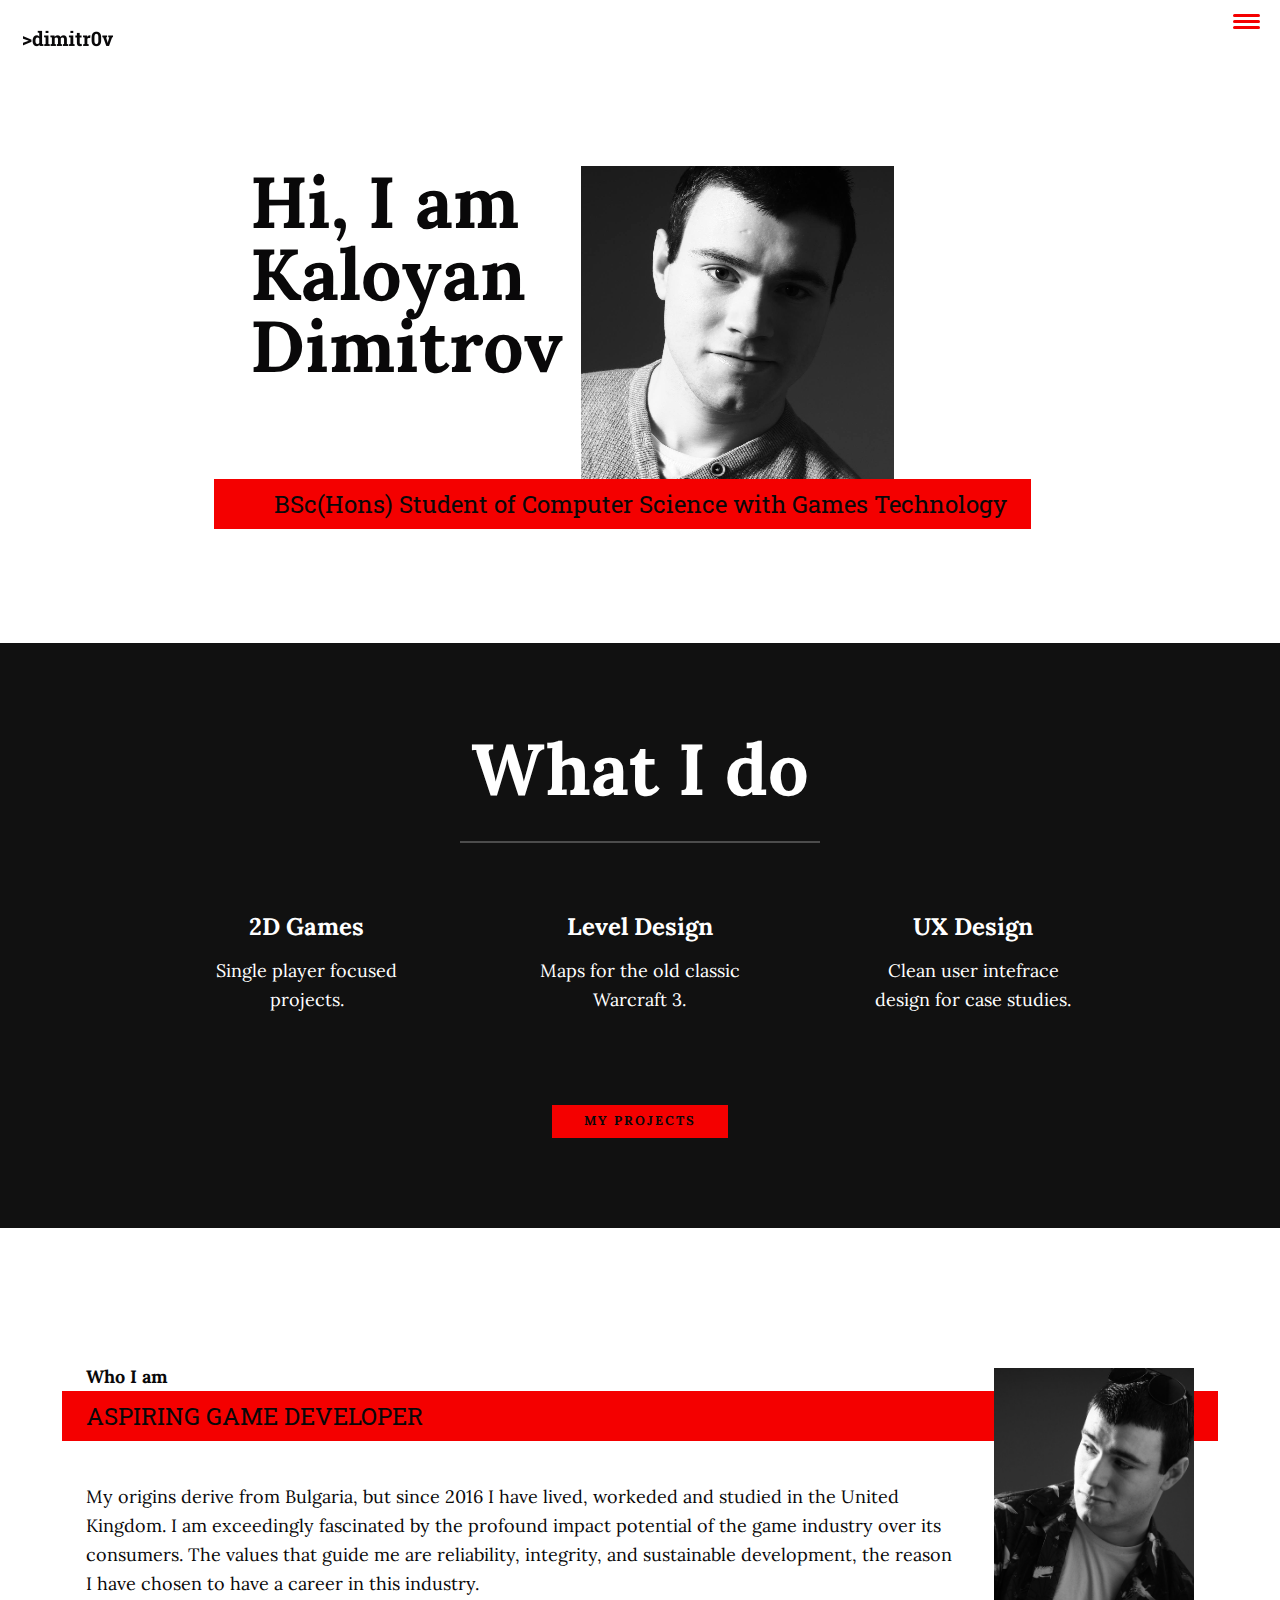
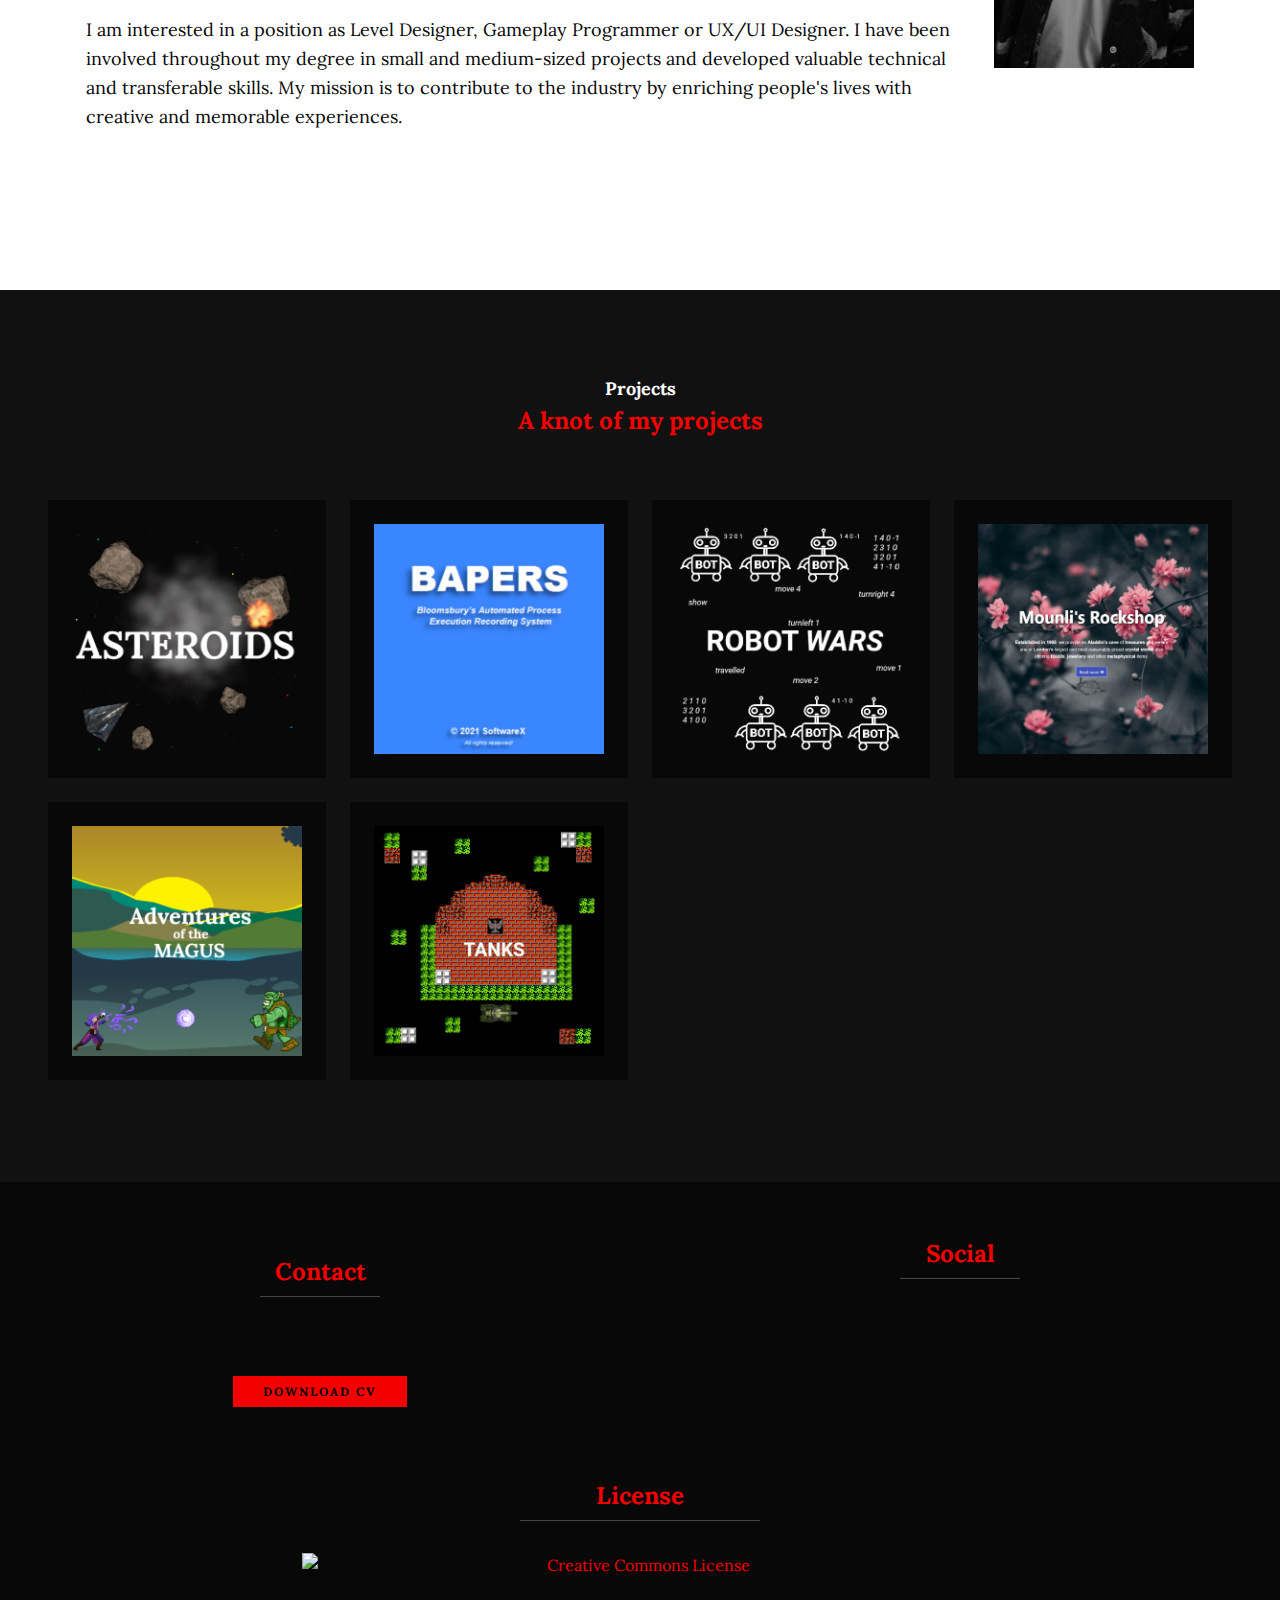
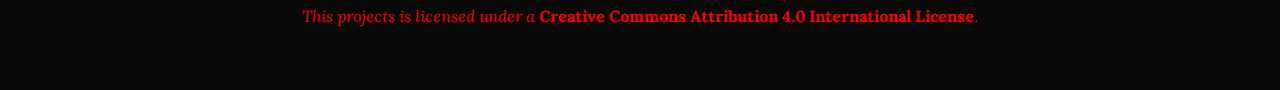
==== index.html @ 9b05a6f5 "Fixed Bugs" ====
<!DOCTYPE html>
<html lang="en">

<head>
    <meta charset="UTF-8">
    <meta name="viewport" content="width=device-width, initial-scale=1.0">
    <title>>dimitr0v</title>

    <link rel="stylesheet" href="https://cdnjs.cloudflare.com/ajax/libs/normalize/7.0.0/normalize.min.css">
    <link rel="stylesheet" href="https://use.fontawesome.com/releases/v5.15.2/css/all.css"
        integrity="sha384-vSIIfh2YWi9wW0r9iZe7RJPrKwp6bG+s9QZMoITbCckVJqGCCRhc+ccxNcdpHuYu" crossorigin="anonymous">

    <link href="https://fonts.googleapis.com/css?family=Lora:400,700|Roboto+Slab:400,700&display=swap" rel="stylesheet">

    <link rel="stylesheet" href="css/properties.css">
    <link rel="stylesheet" href="css/general.css">
    <link rel="stylesheet" href="css/buttons.css">
    <link rel="stylesheet" href="css/topography.css">
    <link rel="stylesheet" href="css/header.css">
    <link rel="stylesheet" href="css/intro.css">
    <link rel="stylesheet" href="css/services.css">
    <link rel="stylesheet" href="css/about-me.css">
    <link rel="stylesheet" href="css/portfolio.css">
    <link rel="stylesheet" href="css/footer.css">

</head>

<body>

    <header>
        <div class="logo">
            <img src="img/logo/logo.png" alt="">
        </div>
        <button class="nav-toggle" aria-label="toggle navigation">
            <span class="hamburger"></span>
        </button>
        <nav class="nav">
            <ul class="nav__list">
                <li class="nav__item"><a href="index.html" class="nav__link">Home</a></a></li>
                <li class="nav__item"><a href="index.html#about" class="nav__link">About</a></a></li>
                <li class="nav__item"><a href="index.html#projects" class="nav__link">Portfolio</a></a></li>
                <li class="nav__item"><a href="index.html#contact" class="nav__link">Contact</a></a></li>
            </ul>
        </nav>
    </header>

    <section class="intro" id="home">
        <h1 class="section__title section__title--intro">
            Hi, I am <strong>Kaloyan Dimitrov</strong>
        </h1>
        <p class="section__subtitle section__subtitle--intro">BSc(Hons) Student of Computer Science with Games
            Technology</p>
        <img src="img/me.png" alt="Pixelized" class="intro__img">
    </section>

    <section class="my-services" id="services">
        <h1 class="section__title section__title--services">What I do</h1>
        <div class="services">
            <div class="service">
                <h3>2D Games</h3>
                <p>Single player focused projects.</p>
            </div> <!-- /service-->
            <div class="service">
                <h3>Level Design</h3>
                <p>Maps for the old classic Warcraft 3.</p>
            </div> <!-- /service-->
            <div class="service">
                <h3>UX Design</h3>
                <p>Clean user intefrace design for case studies.</p>
            </div> <!-- /service-->
        </div><!-- /services-->
        <a href="#projects" class="btn">My projects</a>
    </section>

    <section class="about-me" id="about">
        <h2 class="section__title section_title--about">Who I am</h2>
        <p class="section__subtitle section__subtitle--about">ASPIRING GAME DEVELOPER</p>
        <div class="about-me__body">
            <p>My origins derive from Bulgaria, but since 2016 I have lived, workeded and
                studied in the United Kingdom. I am exceedingly fascinated by the profound
                impact potential of the game industry over its consumers. The values that guide
                me are reliability, integrity, and sustainable development, the
                reason I have chosen to have a career in this industry.</p>
            <p>I am interested in a position as Level Designer, Gameplay Programmer or
                UX/UI Designer. I have been involved throughout my degree in small and medium-sized
                projects and developed valuable technical and transferable skills. My mission is to
                contribute to the industry by enriching people's lives with creative and 
                memorable experiences.</p>
        </div>
        <img src="img/profile-me.png" alt="Profile" class="about-me__img">
    </section>

    <section class="my-projects" id="projects">
        <h2 class="section__title section__title--projects">Projects</h2>
        <p class="section__subtitle section__subtitle--projects">A knot of my projects</p>
    
        <div class="portfolio" id="items">
                <!-- PORTFOLIO ITEM 01 -->
            <a href="pages/asteroids.html" class="portfolio__item">
                <img src="img/portfolio/asteroids.png" alt="Asteroids" class="portfolio__img">
            </a>
                <!-- PORTFOLIO ITEM 02 -->
                <a href="pages/bapers.html" class="portfolio__item">
                <img src="img/portfolio/bapers.png" alt="BAPERS" class="portfolio__img">
            </a>
                <!-- PORTFOLIO ITEM 03 -->
                <a href="pages/robot-wars.html" class="portfolio__item">
                <img src="img/portfolio/robot-wars.png" alt="Robot Wars" class="portfolio__img">
            </a>
                <!-- PORTFOLIO ITEM 04 -->
                <a href="pages/mounlis-rockshop.html" class="portfolio__item">
                <img src="img/portfolio/mounli-rockshop.png" alt="Mounli's Rockshop" class="portfolio__img">
            </a>
            </a>
                <!-- PORTFOLIO ITEM 05 -->
                <a href="pages/adventures-of-the-magus.html" class="portfolio__item">
                <img src="img/portfolio/adv-magus.png" alt="Adventures of the Magus" class="portfolio__img">
            </a>
            </a>
                <!-- PORTFOLIO ITEM 06 -->
                <a href="pages/tanks.html" class="portfolio__item">
                <img src="img/portfolio/tanks.png" alt="Tanks" class="portfolio__img">
            </a>  
        </div>
    </section>

    <footer class="footer" id="contact">
        <div class="grid-container">
            <div class="License">
                <h2 class="license__title">License</h2>
                <ul class="license-list">
                    <li class="license-list__item">
                        <a class="license-list__link" rel="license" href="http://creativecommons.org/licenses/by/4.0/"><img alt="Creative Commons License" style="border-width:0" src="https://i.creativecommons.org/l/by/4.0/88x31.png" /></a><br /><i>This projects is licensed under a </i><a rel="license" href="http://creativecommons.org/licenses/by/4.0/"><strong>Creative Commons Attribution 4.0 International License</strong></a>.
                    </li>
                </ul>
            </div>
            <div class="Footer-Top">
              <div class="Contact">
                <div class="Mail">
                    <h2 class="contact__title">Contact</h2>
                    <a href="mailto::kaloyan_dimitrov096@icloud.com" style="font-size: 16px;" class="footer__link">
                        <i class="far fa-paper-plane fa-2x"></i>
                    </a>
                </div>
                <div class="CV">
                    <a href="../cv/CV-Kaloyan-Dimitrov.pdf" download="CV-Kaloyan-Dimitrov" class="btn" style="color: black; font-size: 12px;">Download CV</a>
                </div>
              </div>
              <div class="Social">
                <div class="LinkedIn">
                    <ul class="social-list">
                        <li class="social-list__item">
                            <a class="social-list__link fa-2x" href="www.linkedin.com/in/kal-dimitrov-4917701a7/about">
                                <i class="fab fa-linkedin"></i>
                            </a>
                        </li>
                    </ul>
                </div>
                 <div class="Github">
                    <ul class="social-list" style="margin-top: 30px;">
                        <li class="social-list__item">
                            <a class="social-list__link" href="https://github.com/kdimitrov096" >
                                <i class="fab fa-github fa-2x"></i>
                            </a>
                        </li>
                    </ul>
                 </div>
                 <div class="Social-Title"><h2 class="social__title">Social</h2></div>
              </div>
            </div>
        </div>
    </footer>

    <script src="http://ajax.googleapis.com/ajax/libs/jquery/1.7.1/jquery.min.js" type="text/javascript"></script>
    <script src="js/index.js"></script>

</body>

</html>
---- css/properties.css ----
*,
*::before,
*::after 
{
    box-sizing: border-box;
}

/* CUSTOM PROPERTIES */

:root 
{
    --ff-primary: 'Lora', serif;
    --ff-secondary: 'Roboto Slab', serif;

    --fw-reg: 400;
    --fw-bold: 700;

    --clr-light: #fff;
    --clr-dark: #090809;
    --clr-acccent: #F40000;

    --fs-h1: 3rem;
    --fx-h2:: 2.2rem;
    --fs-h3: 1.25rem;
    --fs-body: 1rem;

    --bs: 0.25em 0.25em 0.75em rgba(0,0,0,.55),
        0.125em 0.125 0.25em rgba(0,0,0,.45);

}

@media (min-width: 800px)
{
    :root 
    {
        --fs-h1: 4.5rem;
        --fx-h2:: 3.75rem;
        --fs-h3: 1.5rem;
        --fs-body: 1.125rem;
    }

}
---- css/general.css ----
/* GENERAL STYLES */

html 
{
    scroll-behavior: smooth;
}

body 
{
    background: var(--clr-light);
    color: var(--clr-dark);
    margin: 0;
    font-family: var(--ff-primary);
    font-size: var(--fs-body);
    line-height: 1.6;
}

section { padding: 5em 2em;}

img 
{
    display: block;
    max-width: 100%;
    pointer-events: none;
}

strong{ font-weight: var(--fw-bold);}

:focus
{
    outline: 3px solid var(--clr-acccent);
    outline-offset: 3px;
}
---- css/buttons.css ----
/* BUTTONS */

.btn
{
    display: inline-block;
    padding : .5em 2.5em;
    background: var(--clr-acccent);
    color: var(--clr-dark);
    text-decoration: none;
    cursor: pointer;
    font-size:  .8rem;
    text-transform: uppercase;
    letter-spacing: 2px;
    font-weight: var(--fw-bold);
    transition: transform 200ms ease-in-out;
}

.btn:hover
{
    transform: scale(1.1);
}
---- css/topography.css ----
/* TOPOGRAPHY */
h1, 
h2,
h3
{
    line-height: 1;
    margin: 0;
}

h1 { font-size: var(--fs-h1);}
h2 { font-size: var(--fs-h2);}
h3 { font-size: var(--fs-h3);}

.section__title
{
    margin-bottom: .25em;
}

.section__subtitle--intro
{
    font-weight: var(--fw-reg);
}

.section__subtitle--intro strong
{
    display: block;
}

.section__subtitle
{
    margin: 0;
    font-size: var(--fs-h3);
}

.section__subtitle--intro,
.section__subtitle--about
{
    background: var(--clr-acccent);
    padding: .25em 1em;
    font-family: var(--ff-secondary);
    margin-bottom: 1em;
}

.section__subtitle--projects
{
    color: var(--clr-acccent);
    font-weight: var(--fw-bold);
    margin-bottom: 2em;
}
---- css/header.css ----
/* HEADER */

header
{
    display: flex;
    justify-content: space-between;
    padding: 1em;
}

.logo
{
    max-width: 100px;
}

.nav
{
    position: fixed;
    background-color: var(--clr-dark);
    color: var(--clr-light);
    top: 0;
    bottom: 0;
    left: 0;
    right: 0;
    z-index: 100;

    transform: translateX(100%);
    transition: transform 250ms cubic-bezier(.5, 0, .5, 1);
}

.nav__list
{
    list-style: none;
    display: flex;
    height: 100%;
    flex-direction: column;
    justify-content: space-evenly;
    align-items: center;
    margin: 0;
    padding: 0;
}

.nav__link
{
    color:inherit;
    font-weight: var(--fw-bold);
    font-size: var(--fs-h3);
    text-decoration: none;
}

.nav__link:hover
{
    color: var(--clr-acccent);
}

/* HAMBURGER */

.nav-toggle
{
    padding: .5em;
    background: transparent;
    border: 0;
    cursor: pointer;
    position: absolute;
    right: 1em;
    top: 1em;
    z-index: 1000;
}

.nav-open .nav
{
    transform: translateX(0);
}

.nav-open .nav-toggle
{
    position: fixed;
}

.nav-open .hamburger
{
    transform: rotate(.625turn);
}

.nav-open .hamburger::before
{
    transform: rotate(90deg) translateX(-6px);
}

.nav-open .hamburger::after
{
    opacity: 0;
}

.hamburger
{
    display: block;
    position: relative;
}

.hamburger,
.hamburger::before,
.hamburger::after
{
    background: var(--clr-acccent);
    width: 2em;
    height: 3px;
    border-radius: 1em;
    transition: transform 250ms ease-in-out;
}

.hamburger::before,
.hamburger::after
{
    content: '';
    position: absolute;
    left: 0;
    right: 0;
}

.hamburger::before{ top: 6px; }
.hamburger::after{ bottom: 6px; }
---- css/intro.css ----
/* INTRO SECTION */

.intro
{
    position: relative;
}

.intro__img
{
    box-shadow: var(--bs);
}

.section__subtitle--intro
{
    display: inline-block;
}

@media (min-width: 600px)
{
    .intro 
    {
        display:  grid;
        width: min-content;
        margin: 0 auto;
        grid-column-gap: 1em;
        grid-template-areas: 
         "img title"
         "img subtitle";
        grid-template-columns: min-content max-content;
    }
    .into__img
    {
        grid-area: img;
        min-width: 250px;
        position: relative;
        z-index: 2;
        
    }

    .section__subtitle--intro
    {
        align-self: start;
        grid-column:  -1 / 1;
        grid-row: 2;
        text-align: right;
        position: relative;
        left: -1.5em;
        width: calc(100% + 1.5em);

    }
}
---- css/services.css ----
/* SERVICES SECTION */

.my-services
{
    background-color: #111;
    background-size: cover;
    /* background-blend-mode: multiply; */
    color: var(--clr-light);
    text-align: center;
}

.section__title--services
{
    color: var(--clr--accent);
    position: relative;
}

.section__title--services::after
{
    content: '';
    display: block;
    width: 5em;
    height: 2px;
    margin: 0.5em auto 1em;
    background: var(--clr-light);
    opacity: 0.25;
}

.services
{
    margin-bottom: 4em;
}

.service
{
    max-width: 200px;
    margin: 0 auto;
}

@media(min-width: 800px)
{
    .services
    {
        display: flex;
        max-width: 1000px;
        margin-left: auto;
        margin-right: auto;
    }

    .services + .services
    {
        margin-left: 2em;
    }
}
---- css/about-me.css ----
/* ABOUT ME SECTION*/

.about-me
{
    max-width: 1500px;
    margin: 50px;
}

.about-me__img
{
    box-shadow: var(-bs);
}

@media (min-width: 600px)
{
    .about-me
    {
        display: grid;
        grid-template-columns: 1fr 200px;
        grid-template-areas:
            "title img"
            "subtitle img"
            "text img";
        grid-column-gap: 2em;
    }

    .section__title--about,
    .section__subtitle--about
    {
        grid-area: title;
    }

    .section__subtitle--about
    {
        grid-column: 1 / -1;
        grid-row: 2;
        position: relative;
        left: -1em;
        width: calc(100% + 2em);
        padding-left: 1em;
        padding-right: cal(200px + 4em);
    }

    .about-me__img
    {
        grid-area: img;
        position: relative;
        z-index: 2;
    }
}
---- css/portfolio.css ----
/* PORTFOLIO SECTION */

.my-projects
{
    background-color: #111;
    color: var(--clr-light);
    text-align: center;

}

.portfolio
{
    display: grid;
    grid-template-columns: repeat(auto-fit, minmax(300px, 1fr));
}

.portfolio__item
{
    background: var(--clr-dark);
    overflow: hidden;
    margin: 12px;
    padding: 24px;
}

.portfolio__img
{
    transition: transform 750ms cubic-bezier(.5, 0, .5, 1),
    opacity 250ms linear;
}

.portfolio__item:focus
{
    position: relative;
    z-index: 2;
}

.portfolio__img:hover,
.portfolio__item:focus .portfolio__img
{
    transform: scale(1.2);
    opacity: .5;
}

/* PORTFOLIO ITEM INDIVIDUAL */

.portfolio-item-individual
{
    padding: 0 2em 2em;
    max-width: 1000px;
    margin: 0 auto;
}

.portfolio-item-individual p
{
    max-width: 600px;
    margin-left: auto;
    margin-right: auto;
}
---- css/footer.css ----
/* FOOTER GRID */

.grid-container 
{
    justify-content: center;
    display: grid;
    grid-template-columns: 1fr;
    grid-template-rows: 1fr 1fr;
    gap: 0px 0px;
    grid-template-areas:
        "Footer-Top"
        "License";
    justify-content: center;
}

.License 
{ 
    grid-area: License; 
    display: block;
    margin: 2em 0 0;
    padding: 0;
}

.Footer-Top 
{
    display: grid;
    grid-template-columns: 1fr 1fr;
    grid-template-rows: 1fr 1fr;
    gap: 0px 0px;
    grid-template-areas:
        "Contact Social"
        "Contact Social";
    grid-area: Footer-Top;
}

.Contact 
{
    display: grid;
    grid-template-columns: 1fr;
    grid-template-rows: 1fr 1fr;
    gap: 0px 0px;
    grid-template-areas:
        "Mail"
        "CV";
    grid-area: Contact;
}

.Mail 
{ 
    grid-area: Mail; 
    margin-top: auto;
    margin-bottom: auto;
}

.CV 
{ 
    grid-area: CV; 
    margin-top: auto;
    margin-bottom: auto;
}

.Social 
{
    display: grid;
    grid-template-columns: 1fr 1fr;
    grid-template-rows: 1fr 1fr;
    gap: 0px 0px;
    grid-template-areas:
        "Social-Title Social-Title"
        "LinkedIn Github";
    grid-area: Social;
}

.LinkedIn 
{ 
    grid-area: LinkedIn; 
    margin-bottom: auto;
}

.Github 
{ 
    grid-area: Github; 
    margin-bottom: auto;
}

.Social-Title 
{
    display: grid;
    grid-template-columns: 1fr;
    grid-template-rows: 1fr;
    gap: 0px 0px;
    grid-template-areas:
        ".";
    grid-area: Social-Title;
}

/* FOOTER */

.footer
{
    background: var(--clr-dark);
    color: var(--clr-acccent);
    text-align: center;
    justify-content: center;
    padding: 2.5em 0;
    font-size: var(--fs-h3);
}
.footer a 
{ 
    color: inherit; 
    text-decoration: none;
    outline: none;
}

.footer__link
{
    font-weight: var(--fw-bold);
}

.footer-link:hover,
.social-list__link:hover
{
    opacity: 0.5;
}

.footer-link:hover
{
    text-decoration: underline;
}

.social-list
{
    list-style: none;
    display: flex;
    justify-content: center;
    margin: 1em 0 0;
    padding: 0;
}

.social-list__item
{
    margin: 0 .5em;
}

.social-list__link:hover
{
    padding: .5;
}

.license
{
    grid-area: License;
    display: block;
    margin: 2em 0 0;
    padding: 0;
}

.license-list
{
    list-style: none;
    display: flex;
    justify-content: center;
    font-size: 16px;
    margin: 2em 0 0;
    padding: 0;
}

.license-list a:active
{
   border: none;
}

.license-list a img
{
    display: block;
    margin-right: auto;
    margin-left: auto; 
}

.contact__title::after, 
.social__title::after 
{
    content: '';
    display: block;
    width: 5em;
    height: 1px;
    margin: 0.5em auto 1em;
    background: var(--clr-light);
    opacity: 0.25;
}

.license__title::after
{
    content: '';
    display: block;
    width: 10em;
    height: 1px;
    margin: 0.5em auto 1em;
    background: var(--clr-light);
    opacity: 0.25;
}
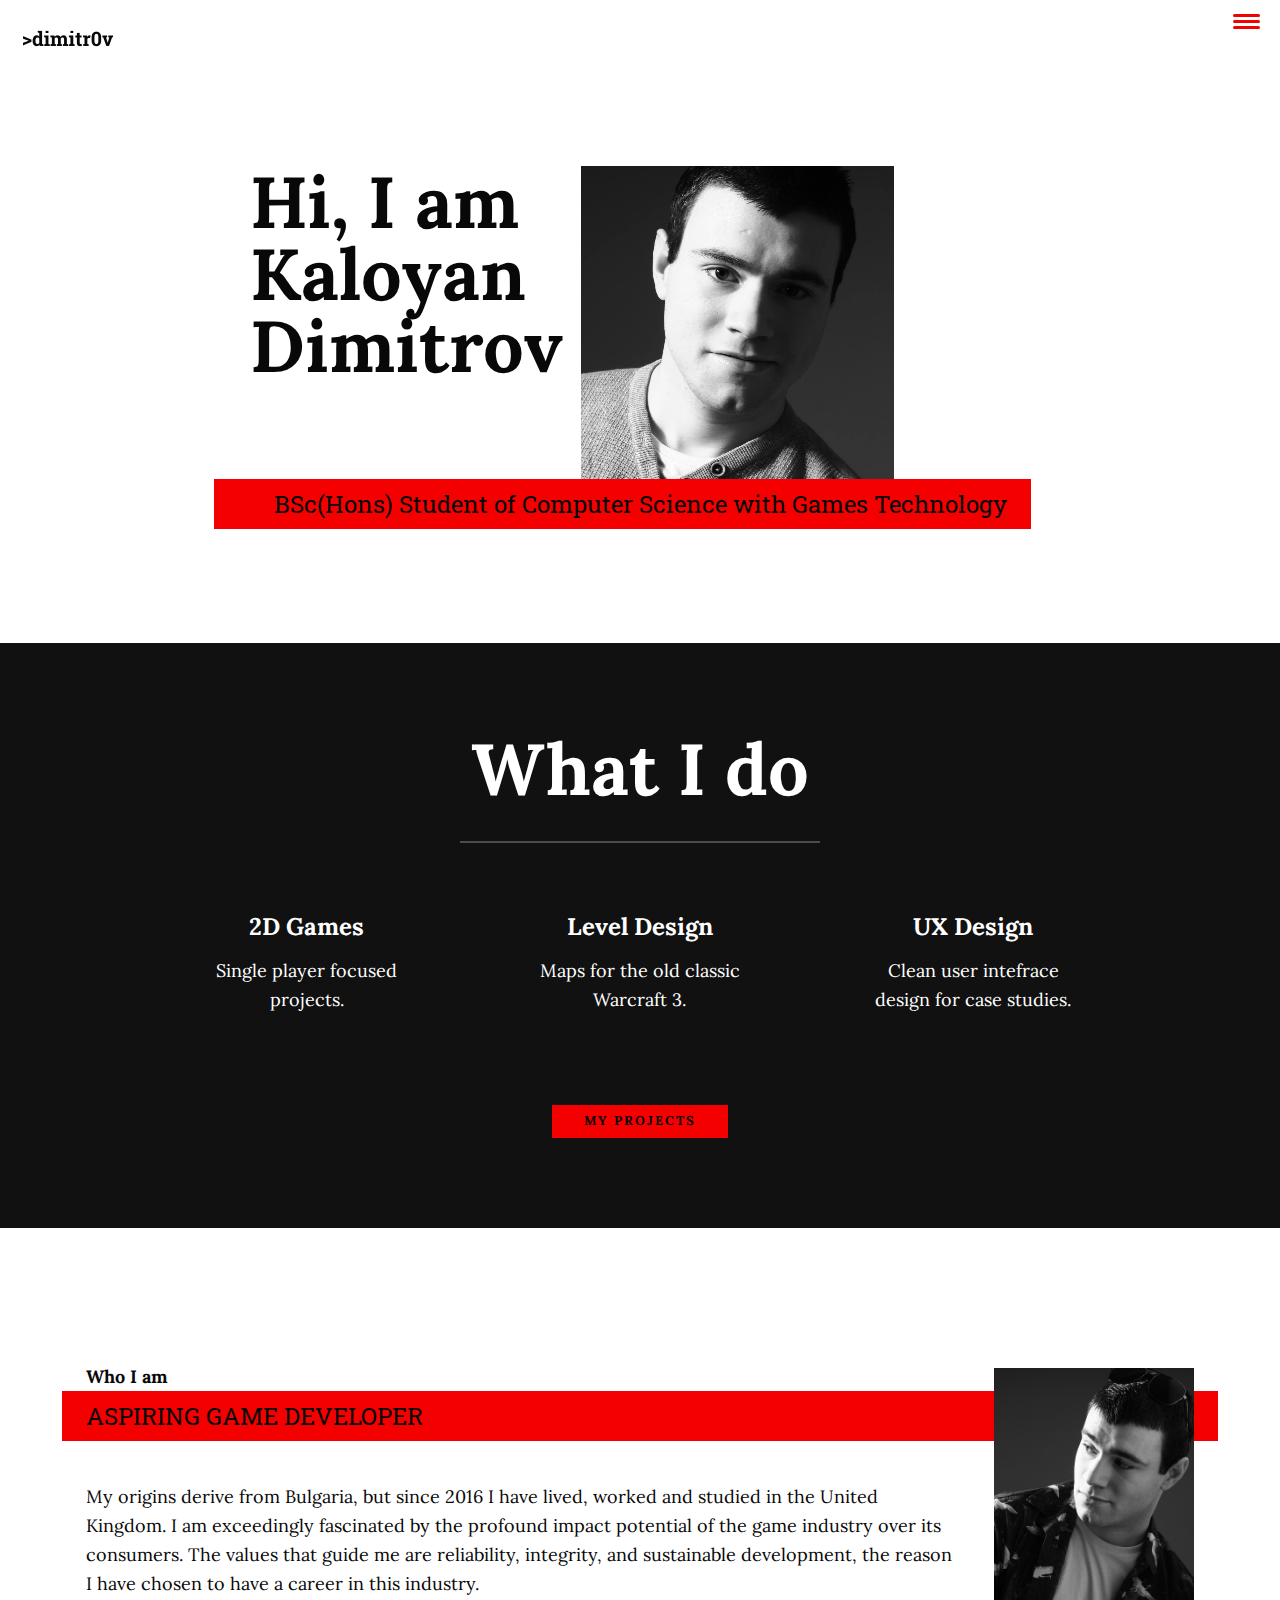
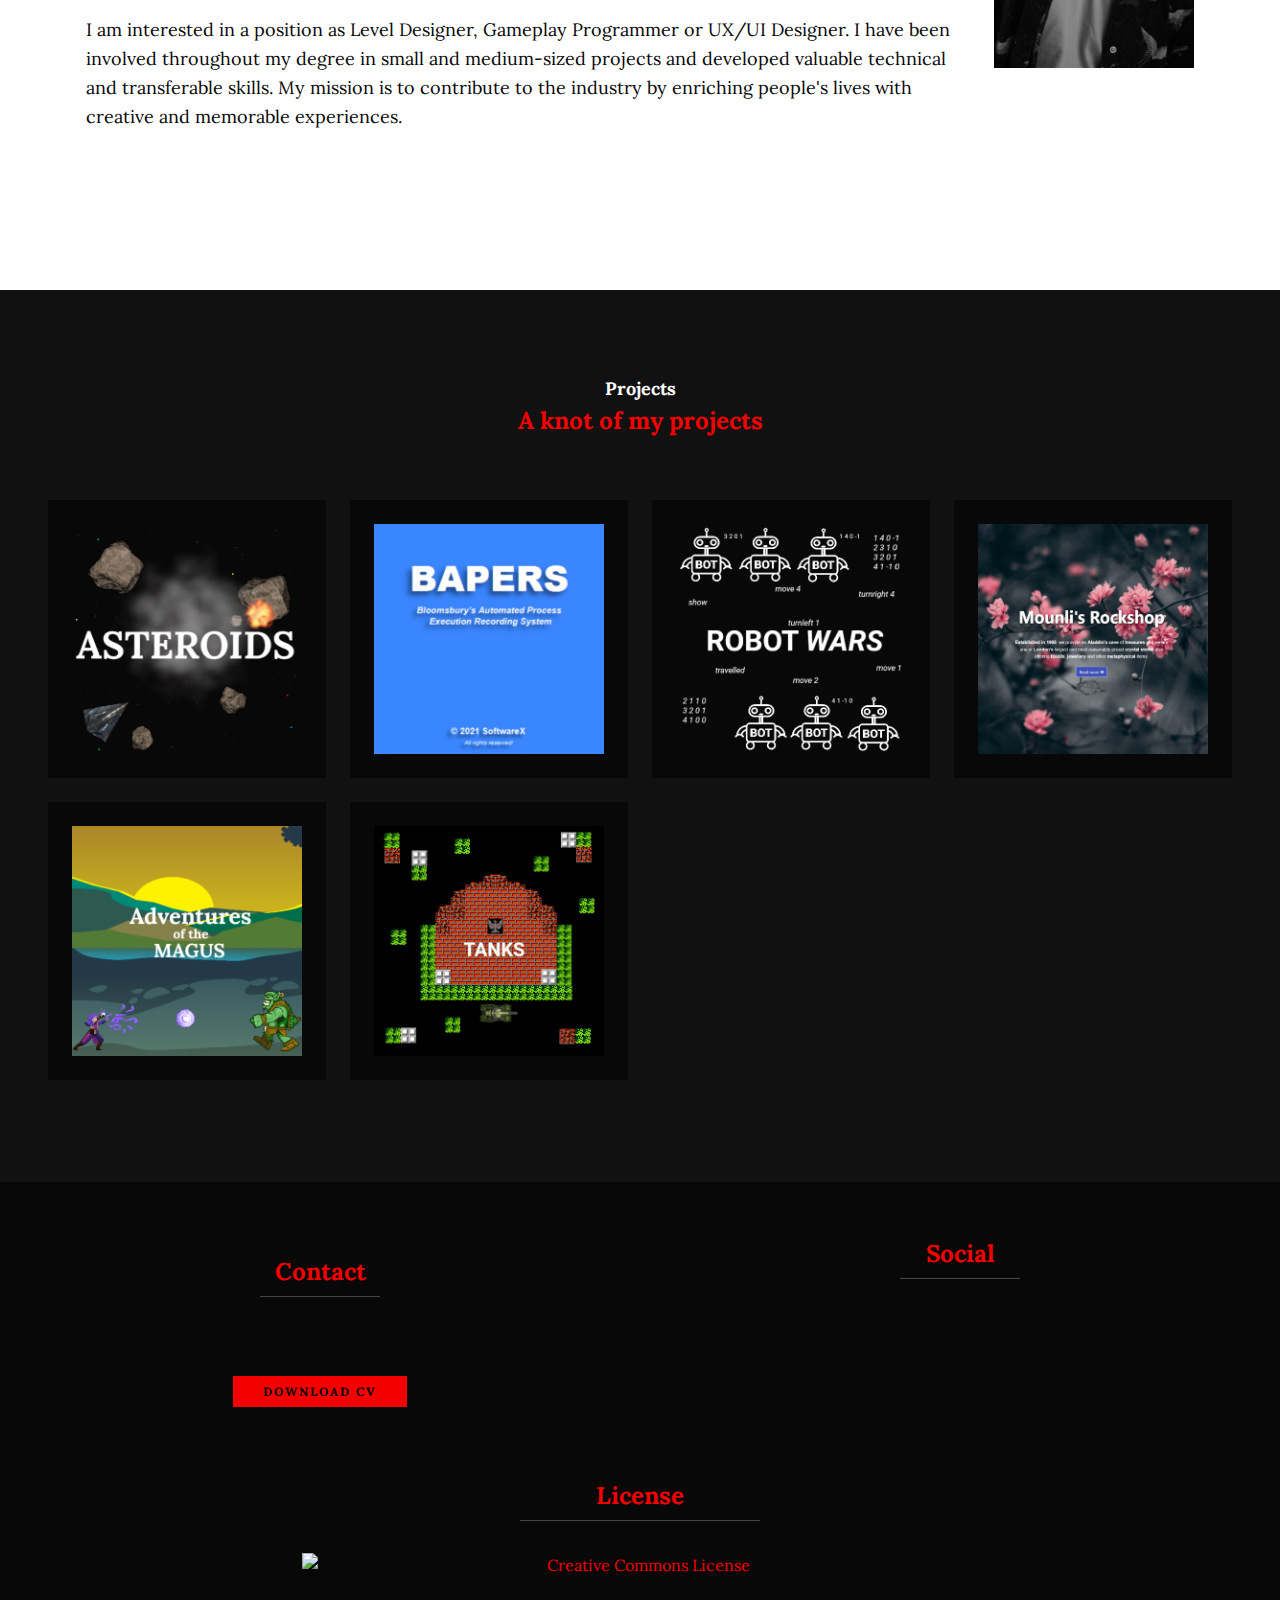
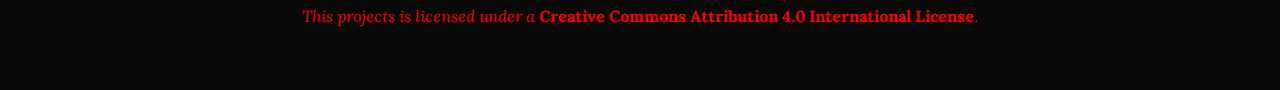
==== commit e78bcaf1: "Small Update" ====
--- a/index.html
+++ b/index.html
@@ -36,10 +36,10 @@
         </button>
         <nav class="nav">
             <ul class="nav__list">
-                <li class="nav__item"><a href="index.html" class="nav__link">Home</a></a></li>
-                <li class="nav__item"><a href="index.html#about" class="nav__link">About</a></a></li>
-                <li class="nav__item"><a href="index.html#projects" class="nav__link">Portfolio</a></a></li>
-                <li class="nav__item"><a href="index.html#contact" class="nav__link">Contact</a></a></li>
+                <li class="nav__item"><a href="https://kdimitrov096.github.io/" class="nav__link">Home</a></a></li>
+                <li class="nav__item"><a href="https://kdimitrov096.github.io/#about" class="nav__link">About</a></a></li>
+                <li class="nav__item"><a href="https://kdimitrov096.github.io/#projects" class="nav__link">Portfolio</a></a></li>
+                <li class="nav__item"><a href="https://kdimitrov096.github.io/#contact" class="nav__link">Contact</a></a></li>
             </ul>
         </nav>
     </header>
@@ -76,7 +76,7 @@
         <h2 class="section__title section_title--about">Who I am</h2>
         <p class="section__subtitle section__subtitle--about">ASPIRING GAME DEVELOPER</p>
         <div class="about-me__body">
-            <p>My origins derive from Bulgaria, but since 2016 I have lived, workeded and
+            <p>My origins derive from Bulgaria, but since 2016 I have lived, worked and
                 studied in the United Kingdom. I am exceedingly fascinated by the profound
                 impact potential of the game industry over its consumers. The values that guide
                 me are reliability, integrity, and sustainable development, the
@@ -96,29 +96,29 @@
     
         <div class="portfolio" id="items">
                 <!-- PORTFOLIO ITEM 01 -->
-            <a href="pages/asteroids.html" class="portfolio__item">
+            <a href="https://kdimitrov096.github.io/pages/asteroids" class="portfolio__item">
                 <img src="img/portfolio/asteroids.png" alt="Asteroids" class="portfolio__img">
             </a>
                 <!-- PORTFOLIO ITEM 02 -->
-                <a href="pages/bapers.html" class="portfolio__item">
+                <a href="https://kdimitrov096.github.io/pages/bapers" class="portfolio__item">
                 <img src="img/portfolio/bapers.png" alt="BAPERS" class="portfolio__img">
             </a>
                 <!-- PORTFOLIO ITEM 03 -->
-                <a href="pages/robot-wars.html" class="portfolio__item">
+                <a href="https://kdimitrov096.github.io/pages/robot-wars" class="portfolio__item">
                 <img src="img/portfolio/robot-wars.png" alt="Robot Wars" class="portfolio__img">
             </a>
                 <!-- PORTFOLIO ITEM 04 -->
-                <a href="pages/mounlis-rockshop.html" class="portfolio__item">
+                <a href="https://kdimitrov096.github.io/pages/mounli-rockshop" class="portfolio__item">
                 <img src="img/portfolio/mounli-rockshop.png" alt="Mounli's Rockshop" class="portfolio__img">
             </a>
             </a>
                 <!-- PORTFOLIO ITEM 05 -->
-                <a href="pages/adventures-of-the-magus.html" class="portfolio__item">
+                <a href="https://kdimitrov096.github.io/pages/adventures-of-the-magus" class="portfolio__item">
                 <img src="img/portfolio/adv-magus.png" alt="Adventures of the Magus" class="portfolio__img">
             </a>
             </a>
                 <!-- PORTFOLIO ITEM 06 -->
-                <a href="pages/tanks.html" class="portfolio__item">
+                <a href="https://kdimitrov096.github.io/pages/tanks" class="portfolio__item">
                 <img src="img/portfolio/tanks.png" alt="Tanks" class="portfolio__img">
             </a>  
         </div>
@@ -143,7 +143,7 @@
                     </a>
                 </div>
                 <div class="CV">
-                    <a href="../cv/CV-Kaloyan-Dimitrov.pdf" download="CV-Kaloyan-Dimitrov" class="btn" style="color: black; font-size: 12px;">Download CV</a>
+                    <a href="https://kdimitrov096.github.io/cv/CV-Kaloyan-Dimitrov.pdf" download="CV-Kaloyan-Dimitrov" class="btn" style="color: black; font-size: 12px;">Download CV</a>
                 </div>
               </div>
               <div class="Social">
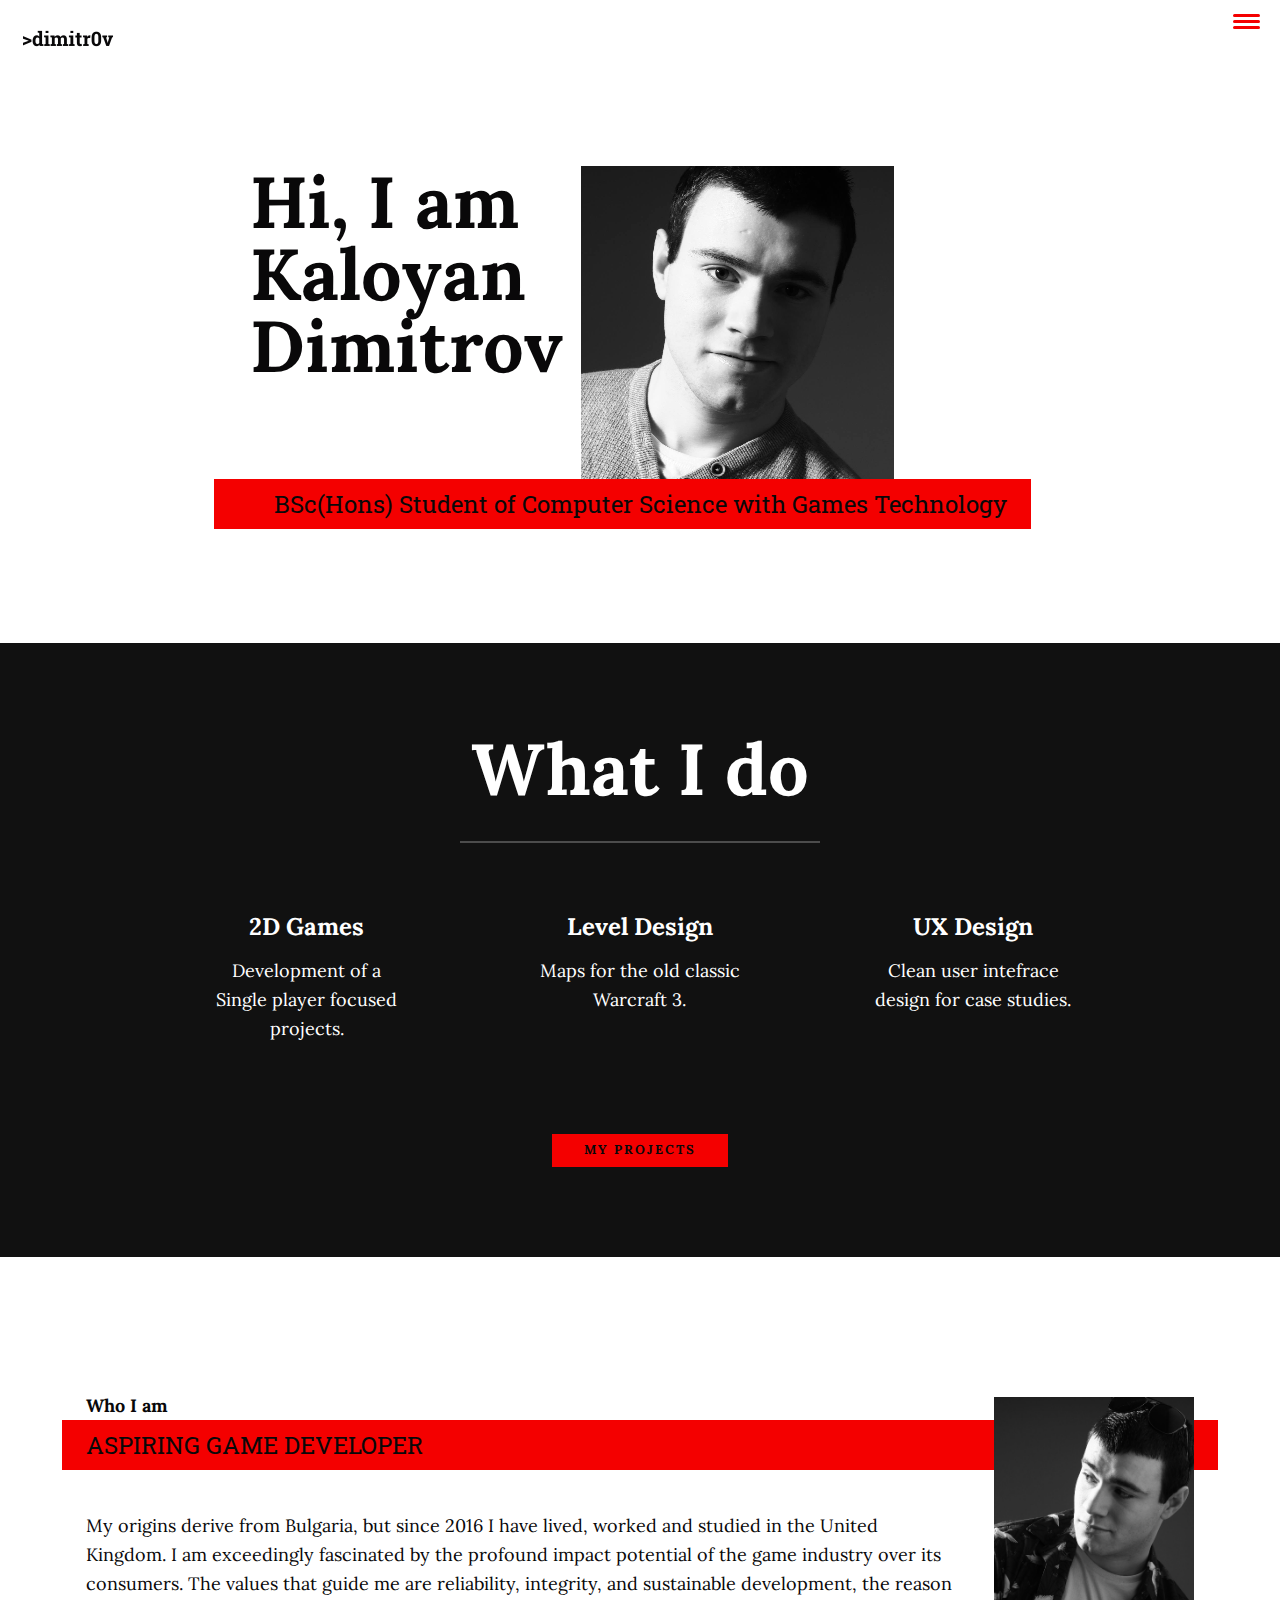
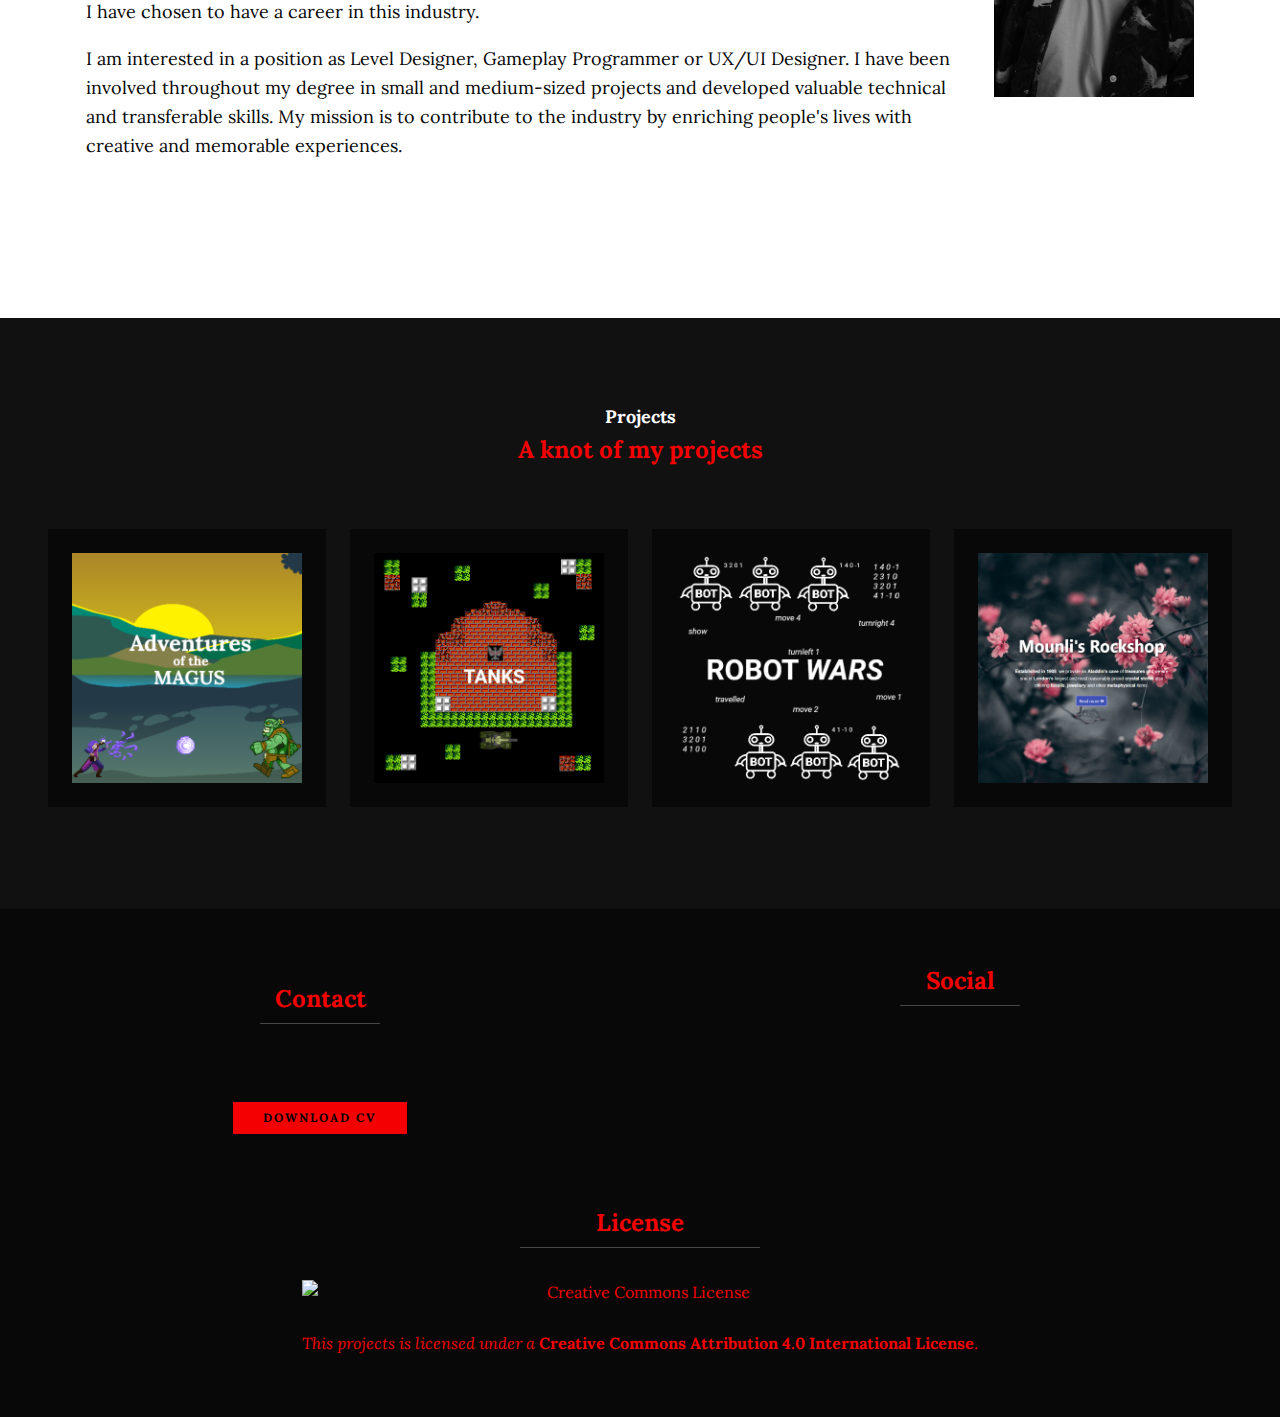
==== commit c0fea539: "Small Fix" ====
--- a/index.html
+++ b/index.html
@@ -58,7 +58,7 @@
         <div class="services">
             <div class="service">
                 <h3>2D Games</h3>
-                <p>Single player focused projects.</p>
+                <p>Development of a Single player focused projects.</p>
             </div> <!-- /service-->
             <div class="service">
                 <h3>Level Design</h3>
@@ -95,32 +95,32 @@
         <p class="section__subtitle section__subtitle--projects">A knot of my projects</p>
     
         <div class="portfolio" id="items">
-                <!-- PORTFOLIO ITEM 01 -->
+             <!-- PORTFOLIO ITEM ADVENTURES OF THE MAGUS -->
+            <a href="https://kdimitrov096.github.io/pages/adventures-of-the-magus" class="portfolio__item">
+                <img src="img/portfolio/adv-magus.png" alt="Adventures of the Magus" class="portfolio__img">
+            </a>
+                <!-- PORTFOLIO ITEM TANKS -->
+            <a href="https://kdimitrov096.github.io/pages/tanks" class="portfolio__item">
+                <img src="img/portfolio/tanks.png" alt="Tanks" class="portfolio__img">
+            </a> 
+
+                <!-- PORTFOLIO ITEM ASTEROIDS 
             <a href="https://kdimitrov096.github.io/pages/asteroids" class="portfolio__item">
                 <img src="img/portfolio/asteroids.png" alt="Asteroids" class="portfolio__img">
             </a>
-                <!-- PORTFOLIO ITEM 02 -->
-                <a href="https://kdimitrov096.github.io/pages/bapers" class="portfolio__item">
+                PORTFOLIO ITEM BAPERS 
+            <a href="https://kdimitrov096.github.io/pages/bapers" class="portfolio__item">
                 <img src="img/portfolio/bapers.png" alt="BAPERS" class="portfolio__img">
-            </a>
-                <!-- PORTFOLIO ITEM 03 -->
-                <a href="https://kdimitrov096.github.io/pages/robot-wars" class="portfolio__item">
+            </a> -->
+
+            <!-- PORTFOLIO ITEM ROBOT WARS -->
+            <a href="https://kdimitrov096.github.io/pages/robot-wars" class="portfolio__item">
                 <img src="img/portfolio/robot-wars.png" alt="Robot Wars" class="portfolio__img">
             </a>
-                <!-- PORTFOLIO ITEM 04 -->
-                <a href="https://kdimitrov096.github.io/pages/mounli-rockshop" class="portfolio__item">
+            <!-- PORTFOLIO ITEM MOUNLI's ROCKSHOP -->
+            <a href="https://kdimitrov096.github.io/pages/mounlis-rockshop" class="portfolio__item">
                 <img src="img/portfolio/mounli-rockshop.png" alt="Mounli's Rockshop" class="portfolio__img">
-            </a>
-            </a>
-                <!-- PORTFOLIO ITEM 05 -->
-                <a href="https://kdimitrov096.github.io/pages/adventures-of-the-magus" class="portfolio__item">
-                <img src="img/portfolio/adv-magus.png" alt="Adventures of the Magus" class="portfolio__img">
-            </a>
-            </a>
-                <!-- PORTFOLIO ITEM 06 -->
-                <a href="https://kdimitrov096.github.io/pages/tanks" class="portfolio__item">
-                <img src="img/portfolio/tanks.png" alt="Tanks" class="portfolio__img">
-            </a>  
+            </a> 
         </div>
     </section>
 
@@ -143,7 +143,7 @@
                     </a>
                 </div>
                 <div class="CV">
-                    <a href="https://kdimitrov096.github.io/cv/CV-Kaloyan-Dimitrov.pdf" download="CV-Kaloyan-Dimitrov" class="btn" style="color: black; font-size: 12px;">Download CV</a>
+                    <a href="https://kdimitrov096.github.io/docs/CV-Kaloyan-Dimitrov.pdf" download="CV-Kaloyan-Dimitrov" class="btn" style="color: black; font-size: 12px;">Download CV</a>
                 </div>
               </div>
               <div class="Social">
@@ -171,7 +171,7 @@
         </div>
     </footer>
 
-    <script src="http://ajax.googleapis.com/ajax/libs/jquery/1.7.1/jquery.min.js" type="text/javascript"></script>
+    <script src="https://ajax.googleapis.com/ajax/libs/jquery/1.7.1/jquery.min.js" type="text/javascript"></script>
     <script src="js/index.js"></script>
 
 </body>
--- a/css/portfolio.css
+++ b/css/portfolio.css
@@ -52,7 +52,63 @@
 
 .portfolio-item-individual p
 {
+    text-align: justify;
     max-width: 600px;
     margin-left: auto;
     margin-right: auto;
+}
+
+.portfolio-item-individual .wrapper
+{
+    text-align: center;
+}
+
+.portfolio-item-individual a
+{
+    margin-top: 25px;
+    position: relative;
+}
+
+@media (min-width: 600px) 
+{
+    .portfolio-item-individual img
+    {
+        max-width: 700px;
+        margin-left: auto;
+        margin-right: auto;
+    }
+}
+
+@media (max-width: 600px) 
+{
+    .portfolio-item-individual img
+    {
+        max-width: 300px;
+        margin-left: auto;
+        margin-right: auto;
+    }
+}
+.gif-conainer
+{
+    justify-content: center;
+    width: 128px;
+    height: 128px;
+    overflow: hidden;
+}
+
+.ss-filmstrip
+{
+    position:relative;
+    margin: 0 auto;
+    width: 128px;
+    height: 128px;
+    background: url("https://kdimitrov096.github.io/img/portfolio/spaceship_rotating_fs.png") no-repeat;
+    animation: animateGif 1.7s steps(64) infinite;
+}
+
+@keyframes animateGif
+{
+    100% {
+        background-position: -8192px;
+    }
 }